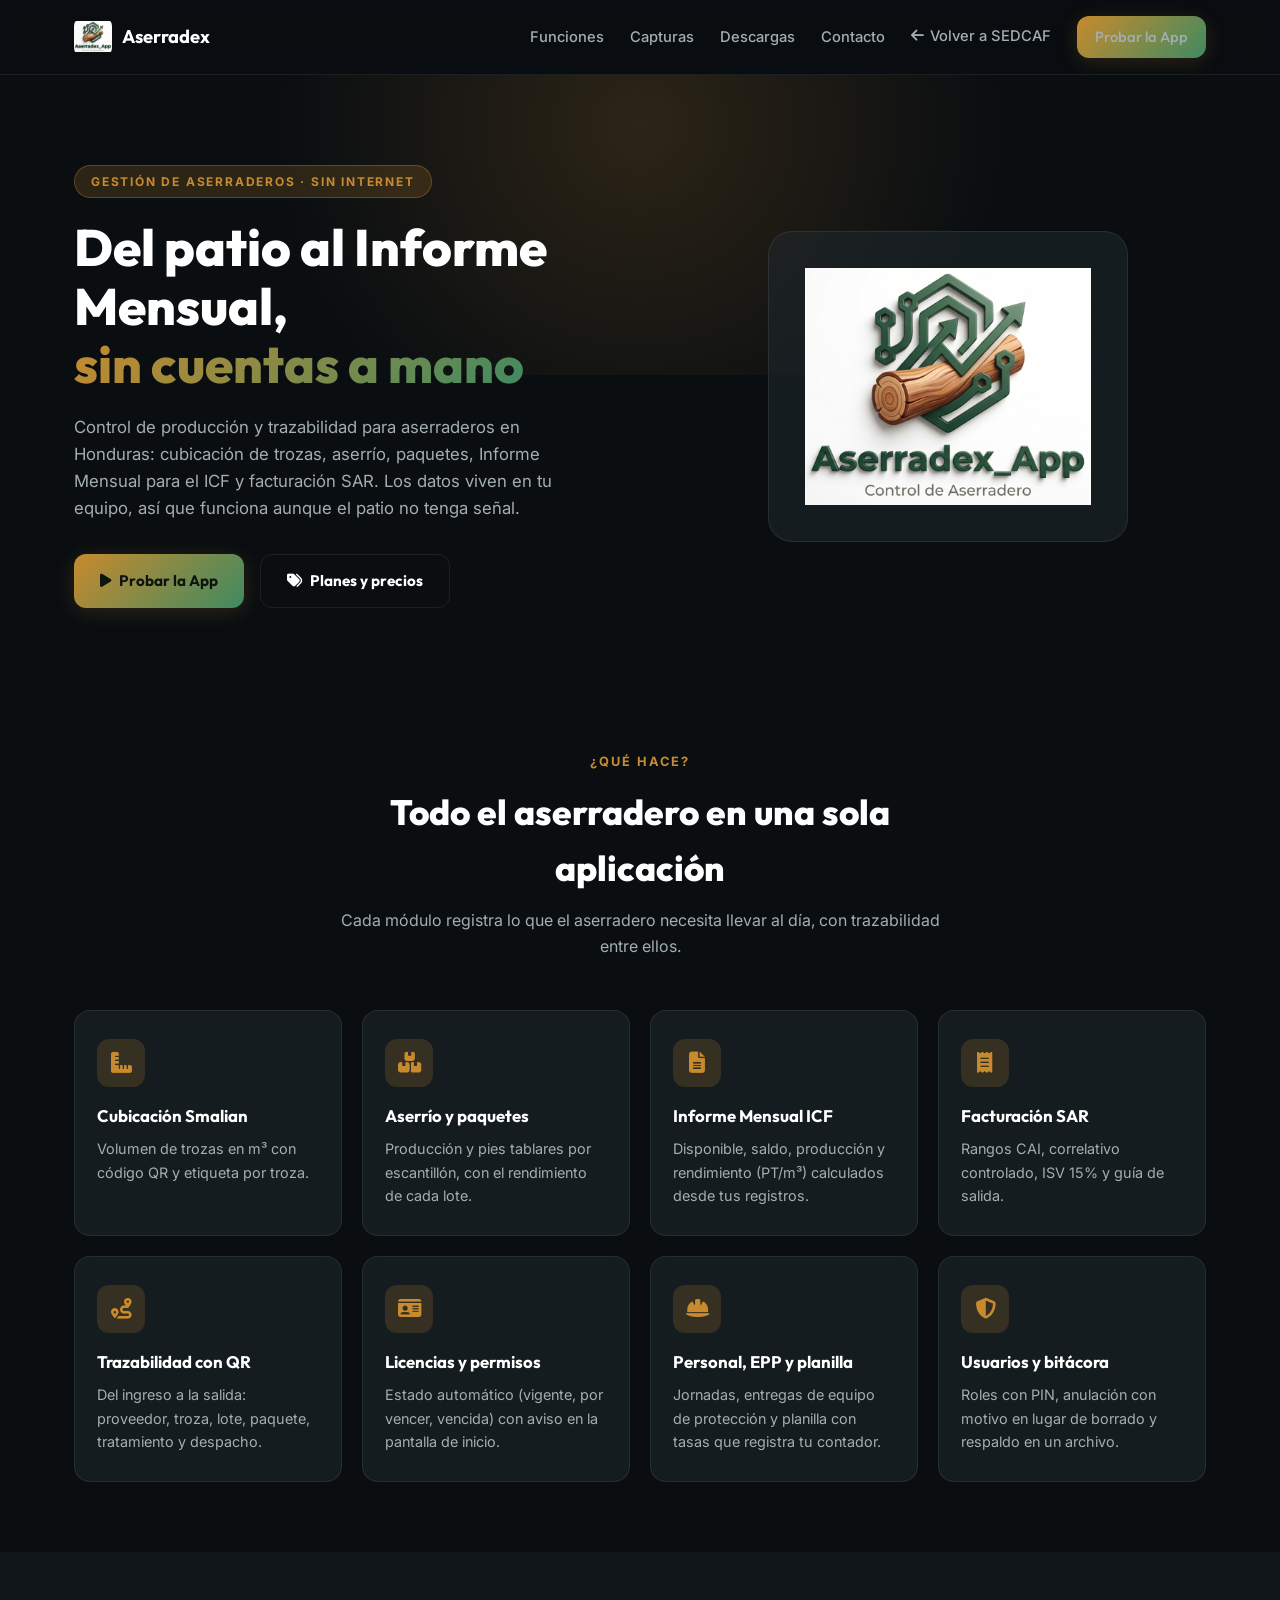
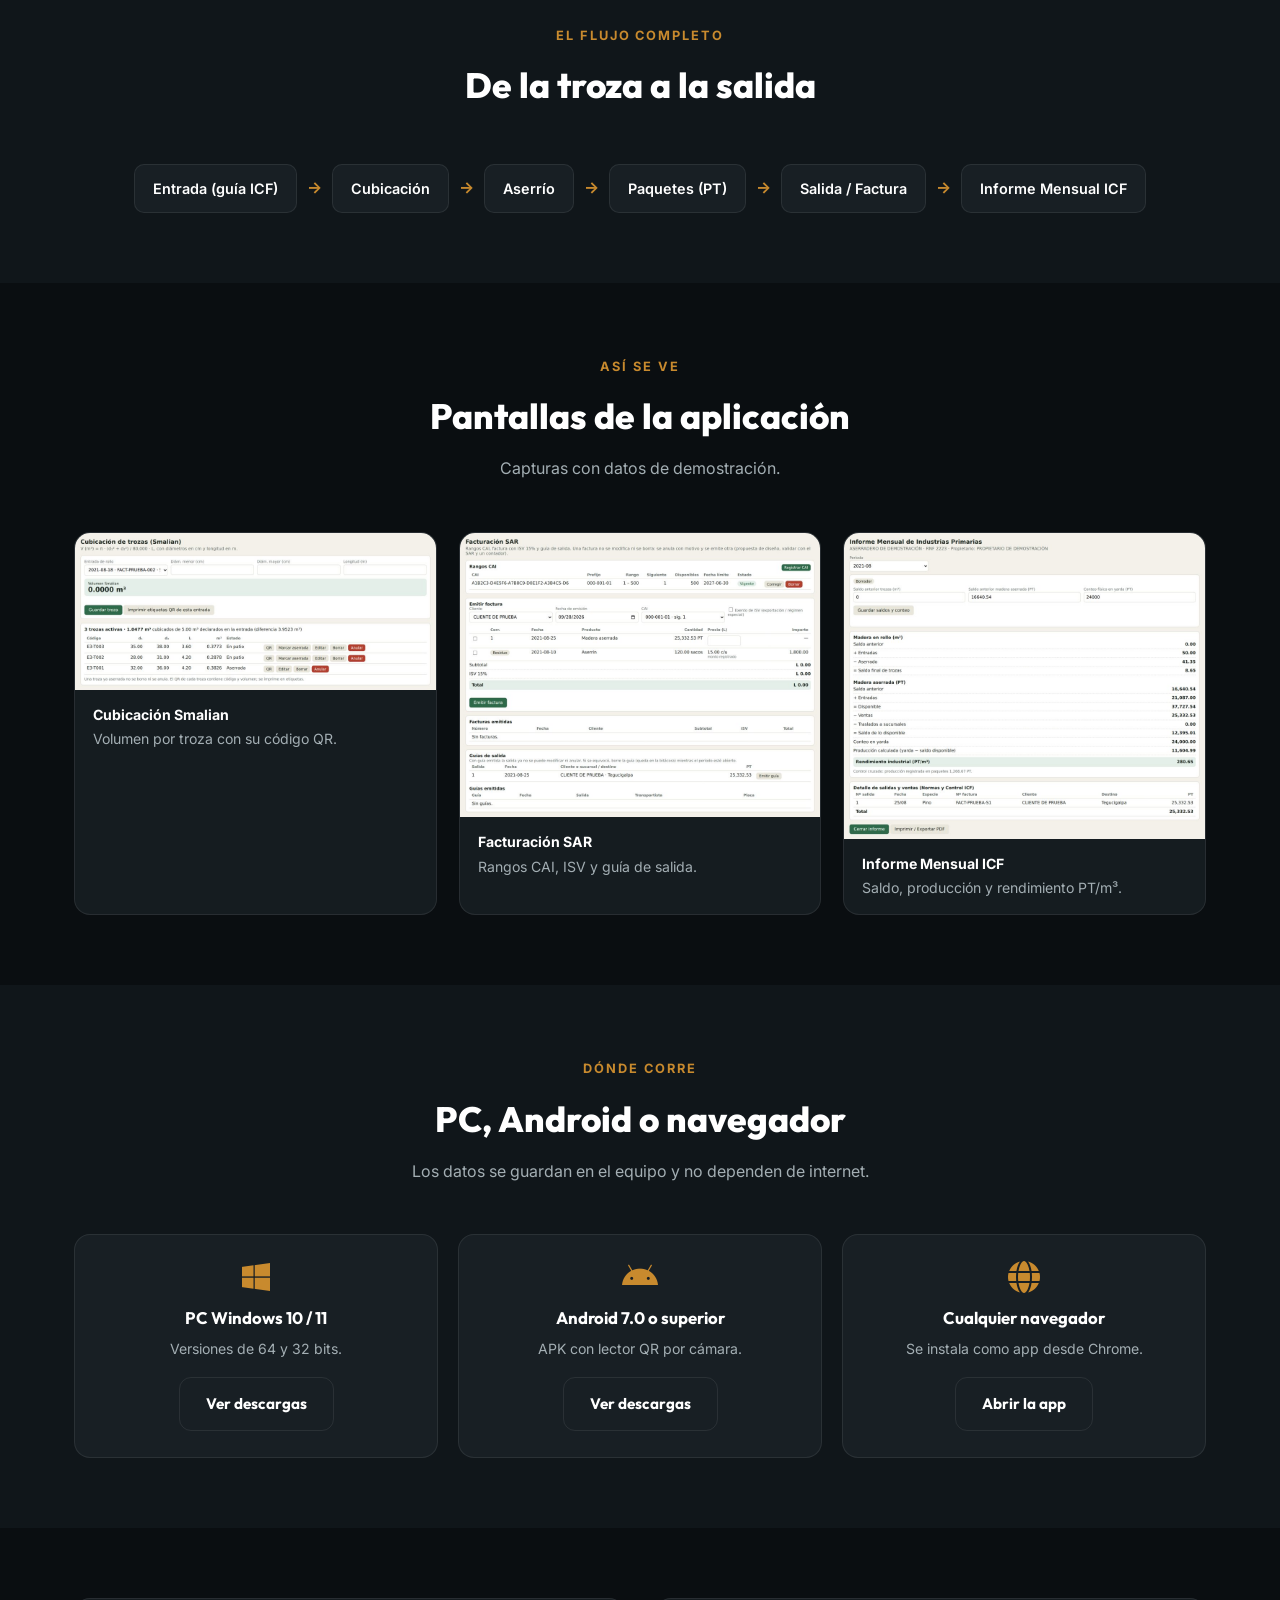
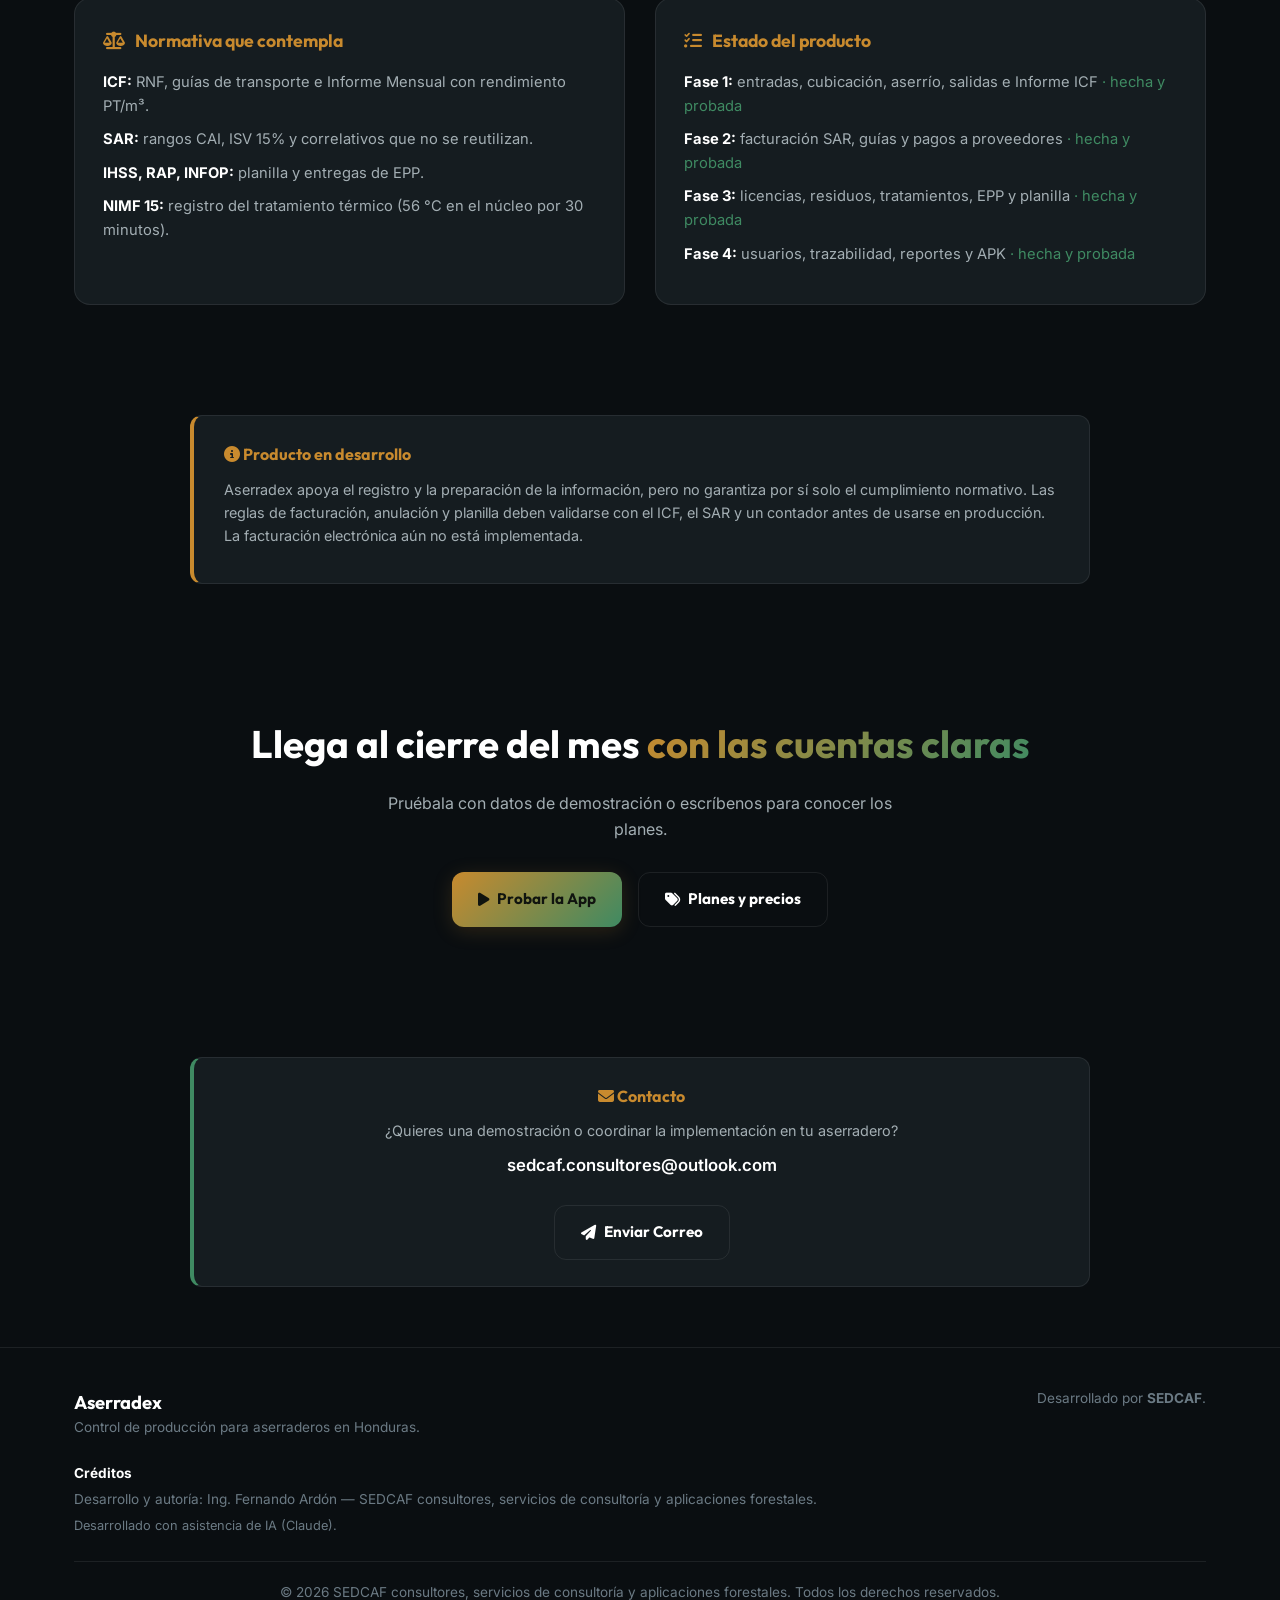
==== aserradex/index.html @ b47f4af2 "Agregar página de Aserradex y arreglar el formulario de contacto Co-Authored-By: Claude Sonnet 5.5 <" ====
<!DOCTYPE html>
<html lang="es">
<head>
<meta charset="UTF-8">
<meta name="viewport" content="width=device-width, initial-scale=1.0">
<title>Aserradex — Control de Producción para Aserraderos en Honduras</title>
<meta name="description" content="Control de producción y trazabilidad para aserraderos en Honduras: cubicación de trozas, aserrío, Informe Mensual ICF y facturación SAR. Funciona sin internet en PC Windows, Android o navegador.">

<meta property="og:title" content="Aserradex — Control de Producción para Aserraderos">
<meta property="og:description" content="Cubicación, aserrío, Informe Mensual ICF y facturación SAR en una sola aplicación que funciona sin internet.">
<meta property="og:url" content="https://ferardon.github.io/sedcaf/aserradex/">

<link rel="preconnect" href="https://fonts.googleapis.com">
<link rel="preconnect" href="https://fonts.gstatic.com" crossorigin>
<link href="https://fonts.googleapis.com/css2?family=Inter:wght@300;400;500;600;700&family=Outfit:wght@300;400;500;600;700;800&display=swap" rel="stylesheet">
<link rel="stylesheet" href="https://cdnjs.cloudflare.com/ajax/libs/font-awesome/6.4.0/css/all.min.css">

<style>
:root {
  --bg-primary: #0a0e11;
  --bg-secondary: #10161a;
  --bg-card: rgba(31, 41, 46, 0.55);
  --accent: #c88a2e;
  --accent-hover: #dfa34a;
  --accent-glow: rgba(200, 138, 46, 0.18);
  --accent-verde: #3f8a62;
  --text-primary: #ffffff;
  --text-secondary: #a3aeb3;
  --text-muted: #6b7a84;
  --border-soft: rgba(255,255,255,0.08);
  --font-title: 'Outfit', sans-serif;
  --font-body: 'Inter', sans-serif;
  --container-width: 1180px;
}
* { box-sizing: border-box; margin: 0; padding: 0; }
body { background: var(--bg-primary); color: var(--text-primary); font-family: var(--font-body); line-height: 1.6; overflow-x: hidden; }
.container { max-width: var(--container-width); margin: 0 auto; padding: 0 24px; }
h1, h2, h3, h4 { font-family: var(--font-title); }
a { text-decoration: none; color: inherit; }
img { max-width: 100%; display: block; }

.btn {
  display: inline-flex; align-items: center; gap: 8px;
  padding: 14px 26px; border-radius: 12px; font-weight: 700;
  font-family: var(--font-title); font-size: 0.95rem;
  transition: all 0.25s ease; border: none; cursor: pointer;
}
.btn-primary { background: linear-gradient(135deg, var(--accent) 0%, var(--accent-verde) 100%); color: #10140f; box-shadow: 0 4px 20px var(--accent-glow); }
.btn-primary:hover { transform: translateY(-2px); box-shadow: 0 8px 28px var(--accent-glow); }
.btn-outline { border: 1.5px solid var(--border-soft); color: var(--text-primary); }
.btn-outline:hover { border-color: var(--accent); color: var(--accent); }

/* Navbar */
.navbar { position: sticky; top: 0; z-index: 100; background: rgba(10,14,17,0.85); backdrop-filter: blur(10px); border-bottom: 1px solid var(--border-soft); }
.nav-container { display: flex; align-items: center; justify-content: space-between; padding: 16px 24px; }
.logo-wrap { display: flex; align-items: center; gap: 10px; }
.logo-img { width: 38px; height: 38px; border-radius: 8px; object-fit: contain; }
.logo-text { font-family: var(--font-title); font-weight: 700; font-size: 1.15rem; }
.accent { color: var(--accent); }
.nav-links { display: flex; align-items: center; gap: 26px; list-style: none; }
.nav-links a { color: var(--text-secondary); font-size: 0.92rem; font-weight: 500; }
.nav-links a:hover { color: var(--accent); }
.back-to-sedcaf { display: flex; align-items: center; gap: 6px; }
@media (max-width: 860px) { .nav-links { display: none; } }

/* Hero */
.hero-section { padding: 90px 0 70px; position: relative; overflow: hidden; }
.hero-bg-glow { position: absolute; top: -200px; left: 50%; transform: translateX(-50%); width: 100%; max-width: 900px; height: 500px; background: radial-gradient(circle, var(--accent-glow) 0%, transparent 70%); pointer-events: none; }
.hero-grid { display: grid; grid-template-columns: 1.1fr 1fr; gap: 50px; align-items: center; position: relative; z-index: 1; }
@media (max-width: 900px) { .hero-grid { grid-template-columns: 1fr; text-align: center; } }
.tag-pill { display: inline-block; background: var(--accent-glow); border: 1px solid rgba(200,138,46,0.35); color: var(--accent); font-size: 0.75rem; letter-spacing: 0.15em; text-transform: uppercase; padding: 6px 16px; border-radius: 999px; margin-bottom: 20px; font-weight: 700; }
.hero-title { font-size: clamp(2.1rem, 4vw, 3.2rem); font-weight: 800; line-height: 1.15; margin-bottom: 20px; }
.gradient-text { background: linear-gradient(135deg, var(--accent), var(--accent-verde)); -webkit-background-clip: text; background-clip: text; color: transparent; }
.hero-subtitle { color: var(--text-secondary); font-size: 1.05rem; max-width: 520px; margin-bottom: 32px; }
@media (max-width: 900px) { .hero-subtitle { margin: 0 auto 32px; } }
.hero-actions { display: flex; gap: 16px; flex-wrap: wrap; }
@media (max-width: 900px) { .hero-actions { justify-content: center; } }
.hero-logo { background: var(--bg-card); border: 1px solid var(--border-soft); border-radius: 24px; padding: 36px; max-width: 360px; margin: 0 auto; }

/* Secciones */
.section { padding: 70px 0; }
.section.alt { background: var(--bg-secondary); }
.section-header { text-align: center; max-width: 640px; margin: 0 auto 50px; }
.sub-label { color: var(--accent); font-size: 0.8rem; letter-spacing: 0.15em; text-transform: uppercase; font-weight: 700; }
.section-title { font-size: clamp(1.6rem, 3vw, 2.2rem); font-weight: 800; margin: 10px 0 12px; }
.section-desc { color: var(--text-secondary); }

.features-grid { display: grid; grid-template-columns: repeat(4, 1fr); gap: 20px; }
@media (max-width: 950px) { .features-grid { grid-template-columns: repeat(2, 1fr); } }
@media (max-width: 560px) { .features-grid { grid-template-columns: 1fr; } }
.feature-card { background: var(--bg-card); border: 1px solid var(--border-soft); border-radius: 16px; padding: 28px 22px; }
.feature-icon { width: 48px; height: 48px; border-radius: 12px; background: var(--accent-glow); display: flex; align-items: center; justify-content: center; font-size: 1.3rem; color: var(--accent); margin-bottom: 16px; }
.feature-card h3 { font-size: 1.05rem; margin-bottom: 8px; }
.feature-card p { color: var(--text-secondary); font-size: 0.9rem; }

/* Flujo */
.flow { display: flex; flex-wrap: wrap; gap: 10px; justify-content: center; align-items: center; }
.flow .step { background: var(--bg-card); border: 1px solid var(--border-soft); padding: 12px 18px; border-radius: 10px; font-size: 0.9rem; font-weight: 600; }
.flow .arrow { color: var(--accent); font-weight: 700; }

/* Capturas */
.shots-grid { display: grid; grid-template-columns: repeat(3, 1fr); gap: 22px; }
@media (max-width: 900px) { .shots-grid { grid-template-columns: 1fr; max-width: 520px; margin: 0 auto; } }
.shot { background: var(--bg-card); border: 1px solid var(--border-soft); border-radius: 16px; overflow: hidden; }
.shot img { width: 100%; height: auto; background: #f3f1ea; }
.shot figcaption { padding: 14px 18px; color: var(--text-secondary); font-size: 0.88rem; }
.shot figcaption b { color: var(--text-primary); display: block; margin-bottom: 2px; }

/* Cumplimiento y estado */
.two-col { display: grid; grid-template-columns: 1fr 1fr; gap: 30px; }
@media (max-width: 800px) { .two-col { grid-template-columns: 1fr; } }
.info-card { background: var(--bg-card); border: 1px solid var(--border-soft); border-radius: 16px; padding: 28px; }
.info-card h3 { color: var(--accent); margin-bottom: 16px; font-size: 1.1rem; display: flex; align-items: center; gap: 10px; }
.info-card ul { list-style: none; color: var(--text-secondary); font-size: 0.92rem; }
.info-card li { margin-bottom: 10px; overflow-wrap: anywhere; }
.info-card li b { color: var(--text-primary); }
.info-card .ok { color: var(--accent-verde); }

/* Descargas */
.dl-grid { display: grid; grid-template-columns: repeat(3, 1fr); gap: 20px; }
@media (max-width: 800px) { .dl-grid { grid-template-columns: 1fr; } }
.dl-card { background: var(--bg-card); border: 1px solid var(--border-soft); border-radius: 16px; padding: 26px; text-align: center; }
.dl-card i { font-size: 2rem; color: var(--accent); margin-bottom: 12px; }
.dl-card h3 { font-size: 1.05rem; margin-bottom: 6px; }
.dl-card p { color: var(--text-secondary); font-size: 0.88rem; }

/* Notas y contacto */
.legal-section { padding: 40px 0 60px; }
.legal-card { background: var(--bg-card); border: 1px solid var(--border-soft); border-left: 4px solid var(--accent); border-radius: 12px; padding: 26px 30px; max-width: 900px; margin: 0 auto; }
.legal-card h4 { color: var(--accent); margin-bottom: 10px; font-size: 1rem; }
.legal-card p { color: var(--text-secondary); font-size: 0.9rem; margin-bottom: 10px; overflow-wrap: anywhere; }

.cta-final { text-align: center; padding: 70px 0 90px; }
.cta-final h2 { font-size: clamp(1.6rem, 3.5vw, 2.4rem); margin-bottom: 16px; }
.cta-final p { color: var(--text-secondary); margin: 0 auto 30px; max-width: 520px; }
.cta-actions { display: flex; gap: 16px; justify-content: center; flex-wrap: wrap; }

.footer { border-top: 1px solid var(--border-soft); padding: 40px 0 24px; }
.footer-grid { display: flex; justify-content: space-between; flex-wrap: wrap; gap: 24px; margin-bottom: 24px; }
.footer p { color: var(--text-muted); font-size: 0.85rem; }
.footer-bottom { text-align: center; color: var(--text-muted); font-size: 0.8rem; border-top: 1px solid var(--border-soft); padding-top: 20px; }
</style>
</head>
<body>

<nav class="navbar">
  <div class="container nav-container">
    <a href="#" class="logo-wrap">
      <img src="assets/logo_aserradex.png" class="logo-img" alt="Aserradex">
      <span class="logo-text">Aserradex</span>
    </a>
    <ul class="nav-links">
      <li><a href="#funciones">Funciones</a></li>
      <li><a href="#capturas">Capturas</a></li>
      <li><a href="#descargas">Descargas</a></li>
      <li><a href="#contacto">Contacto</a></li>
      <li><a href="../" class="back-to-sedcaf"><i class="fa-solid fa-arrow-left"></i> Volver a SEDCAF</a></li>
      <li><a href="https://ferardon.github.io/ASERRADEX_APP/" class="btn btn-primary" style="padding:9px 18px;">Probar la App</a></li>
    </ul>
  </div>
</nav>

<header class="hero-section">
  <div class="hero-bg-glow"></div>
  <div class="container hero-grid">
    <div>
      <span class="tag-pill">Gestión de Aserraderos · Sin internet</span>
      <h1 class="hero-title">Del patio al Informe Mensual,<br><span class="gradient-text">sin cuentas a mano</span></h1>
      <p class="hero-subtitle">
        Control de producción y trazabilidad para aserraderos en Honduras: cubicación de trozas, aserrío, paquetes, Informe Mensual para el ICF y facturación SAR. Los datos viven en tu equipo, así que funciona aunque el patio no tenga señal.
      </p>
      <div class="hero-actions">
        <a href="https://ferardon.github.io/ASERRADEX_APP/" class="btn btn-primary"><i class="fa-solid fa-play"></i> Probar la App</a>
        <a href="https://ferardon.github.io/ASERRADEX_APP/#precios" class="btn btn-outline"><i class="fa-solid fa-tags"></i> Planes y precios</a>
      </div>
    </div>
    <div class="hero-logo">
      <img src="assets/logo_aserradex.png" alt="Logo de Aserradex">
    </div>
  </div>
</header>

<section id="funciones" class="section">
  <div class="container">
    <div class="section-header">
      <span class="sub-label">¿Qué hace?</span>
      <h2 class="section-title">Todo el aserradero en una sola aplicación</h2>
      <p class="section-desc">Cada módulo registra lo que el aserradero necesita llevar al día, con trazabilidad entre ellos.</p>
    </div>

    <div class="features-grid">
      <div class="feature-card">
        <div class="feature-icon"><i class="fa-solid fa-ruler-combined"></i></div>
        <h3>Cubicación Smalian</h3>
        <p>Volumen de trozas en m³ con código QR y etiqueta por troza.</p>
      </div>
      <div class="feature-card">
        <div class="feature-icon"><i class="fa-solid fa-boxes-stacked"></i></div>
        <h3>Aserrío y paquetes</h3>
        <p>Producción y pies tablares por escantillón, con el rendimiento de cada lote.</p>
      </div>
      <div class="feature-card">
        <div class="feature-icon"><i class="fa-solid fa-file-lines"></i></div>
        <h3>Informe Mensual ICF</h3>
        <p>Disponible, saldo, producción y rendimiento (PT/m³) calculados desde tus registros.</p>
      </div>
      <div class="feature-card">
        <div class="feature-icon"><i class="fa-solid fa-receipt"></i></div>
        <h3>Facturación SAR</h3>
        <p>Rangos CAI, correlativo controlado, ISV 15% y guía de salida.</p>
      </div>
      <div class="feature-card">
        <div class="feature-icon"><i class="fa-solid fa-route"></i></div>
        <h3>Trazabilidad con QR</h3>
        <p>Del ingreso a la salida: proveedor, troza, lote, paquete, tratamiento y despacho.</p>
      </div>
      <div class="feature-card">
        <div class="feature-icon"><i class="fa-solid fa-id-card"></i></div>
        <h3>Licencias y permisos</h3>
        <p>Estado automático (vigente, por vencer, vencida) con aviso en la pantalla de inicio.</p>
      </div>
      <div class="feature-card">
        <div class="feature-icon"><i class="fa-solid fa-helmet-safety"></i></div>
        <h3>Personal, EPP y planilla</h3>
        <p>Jornadas, entregas de equipo de protección y planilla con tasas que registra tu contador.</p>
      </div>
      <div class="feature-card">
        <div class="feature-icon"><i class="fa-solid fa-shield-halved"></i></div>
        <h3>Usuarios y bitácora</h3>
        <p>Roles con PIN, anulación con motivo en lugar de borrado y respaldo en un archivo.</p>
      </div>
    </div>
  </div>
</section>

<section class="section alt">
  <div class="container">
    <div class="section-header">
      <span class="sub-label">El flujo completo</span>
      <h2 class="section-title">De la troza a la salida</h2>
    </div>
    <div class="flow">
      <span class="step">Entrada (guía ICF)</span><span class="arrow">→</span>
      <span class="step">Cubicación</span><span class="arrow">→</span>
      <span class="step">Aserrío</span><span class="arrow">→</span>
      <span class="step">Paquetes (PT)</span><span class="arrow">→</span>
      <span class="step">Salida / Factura</span><span class="arrow">→</span>
      <span class="step">Informe Mensual ICF</span>
    </div>
  </div>
</section>

<section id="capturas" class="section">
  <div class="container">
    <div class="section-header">
      <span class="sub-label">Así se ve</span>
      <h2 class="section-title">Pantallas de la aplicación</h2>
      <p class="section-desc">Capturas con datos de demostración.</p>
    </div>
    <div class="shots-grid">
      <figure class="shot">
        <img src="assets/captura_cubicacion.jpg" alt="Pantalla de cubicación Smalian" loading="lazy">
        <figcaption><b>Cubicación Smalian</b>Volumen por troza con su código QR.</figcaption>
      </figure>
      <figure class="shot">
        <img src="assets/captura_facturacion.jpg" alt="Pantalla de facturación SAR" loading="lazy">
        <figcaption><b>Facturación SAR</b>Rangos CAI, ISV y guía de salida.</figcaption>
      </figure>
      <figure class="shot">
        <img src="assets/captura_informe_icf.jpg" alt="Pantalla del Informe Mensual ICF" loading="lazy">
        <figcaption><b>Informe Mensual ICF</b>Saldo, producción y rendimiento PT/m³.</figcaption>
      </figure>
    </div>
  </div>
</section>

<section id="descargas" class="section alt">
  <div class="container">
    <div class="section-header">
      <span class="sub-label">Dónde corre</span>
      <h2 class="section-title">PC, Android o navegador</h2>
      <p class="section-desc">Los datos se guardan en el equipo y no dependen de internet.</p>
    </div>
    <div class="dl-grid">
      <div class="dl-card">
        <i class="fa-brands fa-windows"></i>
        <h3>PC Windows 10 / 11</h3>
        <p style="margin-bottom:16px;">Versiones de 64 y 32 bits.</p>
        <a href="https://github.com/FerArdon/ASERRADEX_APP/releases" class="btn btn-outline">Ver descargas</a>
      </div>
      <div class="dl-card">
        <i class="fa-brands fa-android"></i>
        <h3>Android 7.0 o superior</h3>
        <p style="margin-bottom:16px;">APK con lector QR por cámara.</p>
        <a href="https://github.com/FerArdon/ASERRADEX_APP/releases" class="btn btn-outline">Ver descargas</a>
      </div>
      <div class="dl-card">
        <i class="fa-solid fa-globe"></i>
        <h3>Cualquier navegador</h3>
        <p style="margin-bottom:16px;">Se instala como app desde Chrome.</p>
        <a href="https://ferardon.github.io/ASERRADEX_APP/" class="btn btn-outline">Abrir la app</a>
      </div>
    </div>
  </div>
</section>

<section class="section">
  <div class="container">
    <div class="two-col">
      <div class="info-card">
        <h3><i class="fa-solid fa-scale-balanced"></i> Normativa que contempla</h3>
        <ul>
          <li><b>ICF:</b> RNF, guías de transporte e Informe Mensual con rendimiento PT/m³.</li>
          <li><b>SAR:</b> rangos CAI, ISV 15% y correlativos que no se reutilizan.</li>
          <li><b>IHSS, RAP, INFOP:</b> planilla y entregas de EPP.</li>
          <li><b>NIMF 15:</b> registro del tratamiento térmico (56 °C en el núcleo por 30 minutos).</li>
        </ul>
      </div>
      <div class="info-card">
        <h3><i class="fa-solid fa-list-check"></i> Estado del producto</h3>
        <ul>
          <li><b>Fase 1:</b> entradas, cubicación, aserrío, salidas e Informe ICF <span class="ok">· hecha y probada</span></li>
          <li><b>Fase 2:</b> facturación SAR, guías y pagos a proveedores <span class="ok">· hecha y probada</span></li>
          <li><b>Fase 3:</b> licencias, residuos, tratamientos, EPP y planilla <span class="ok">· hecha y probada</span></li>
          <li><b>Fase 4:</b> usuarios, trazabilidad, reportes y APK <span class="ok">· hecha y probada</span></li>
        </ul>
      </div>
    </div>
  </div>
</section>

<section class="legal-section">
  <div class="container">
    <div class="legal-card">
      <h4><i class="fa-solid fa-circle-info"></i> Producto en desarrollo</h4>
      <p>Aserradex apoya el registro y la preparación de la información, pero no garantiza por sí solo el cumplimiento normativo. Las reglas de facturación, anulación y planilla deben validarse con el ICF, el SAR y un contador antes de usarse en producción. La facturación electrónica aún no está implementada.</p>
    </div>
  </div>
</section>

<section class="cta-final">
  <div class="container">
    <h2>Llega al cierre del mes <span class="gradient-text">con las cuentas claras</span></h2>
    <p>Pruébala con datos de demostración o escríbenos para conocer los planes.</p>
    <div class="cta-actions">
      <a href="https://ferardon.github.io/ASERRADEX_APP/" class="btn btn-primary"><i class="fa-solid fa-play"></i> Probar la App</a>
      <a href="https://ferardon.github.io/ASERRADEX_APP/#precios" class="btn btn-outline"><i class="fa-solid fa-tags"></i> Planes y precios</a>
    </div>
  </div>
</section>

<section id="contacto" class="legal-section">
  <div class="container">
    <div class="legal-card" style="text-align:center; border-left-color:var(--accent-verde);">
      <h4><i class="fa-solid fa-envelope"></i> Contacto</h4>
      <p>¿Quieres una demostración o coordinar la implementación en tu aserradero?</p>
      <p style="font-size:1.05rem; color:var(--text-primary); font-weight:600; margin-top:10px;">sedcaf.consultores@outlook.com</p>
      <a href="mailto:sedcaf.consultores@outlook.com?subject=Consulta%20sobre%20Aserradex" class="btn btn-outline" style="margin-top:16px;"><i class="fa-solid fa-paper-plane"></i> Enviar Correo</a>
    </div>
  </div>
</section>

<footer class="footer">
  <div class="container">
    <div class="footer-grid">
      <div>
        <div class="logo-wrap"><span class="logo-text">Aserradex</span></div>
        <p>Control de producción para aserraderos en Honduras.</p>
      </div>
      <div>
        <p>Desarrollado por <strong>SEDCAF</strong>.</p>
      </div>
      <div>
        <p style="font-weight:700; color:var(--text-primary); margin-bottom:4px;">Créditos</p>
        <p>Desarrollo y autoría: Ing. Fernando Ardón — SEDCAF consultores, servicios de consultoría y aplicaciones forestales.</p>
        <p style="font-size:0.8rem; margin-top:6px;">Desarrollado con asistencia de IA (Claude).</p>
      </div>
    </div>
    <div class="footer-bottom">
      <p>&copy; 2026 SEDCAF consultores, servicios de consultoría y aplicaciones forestales. Todos los derechos reservados.</p>
    </div>
  </div>
</footer>

</body>
</html>
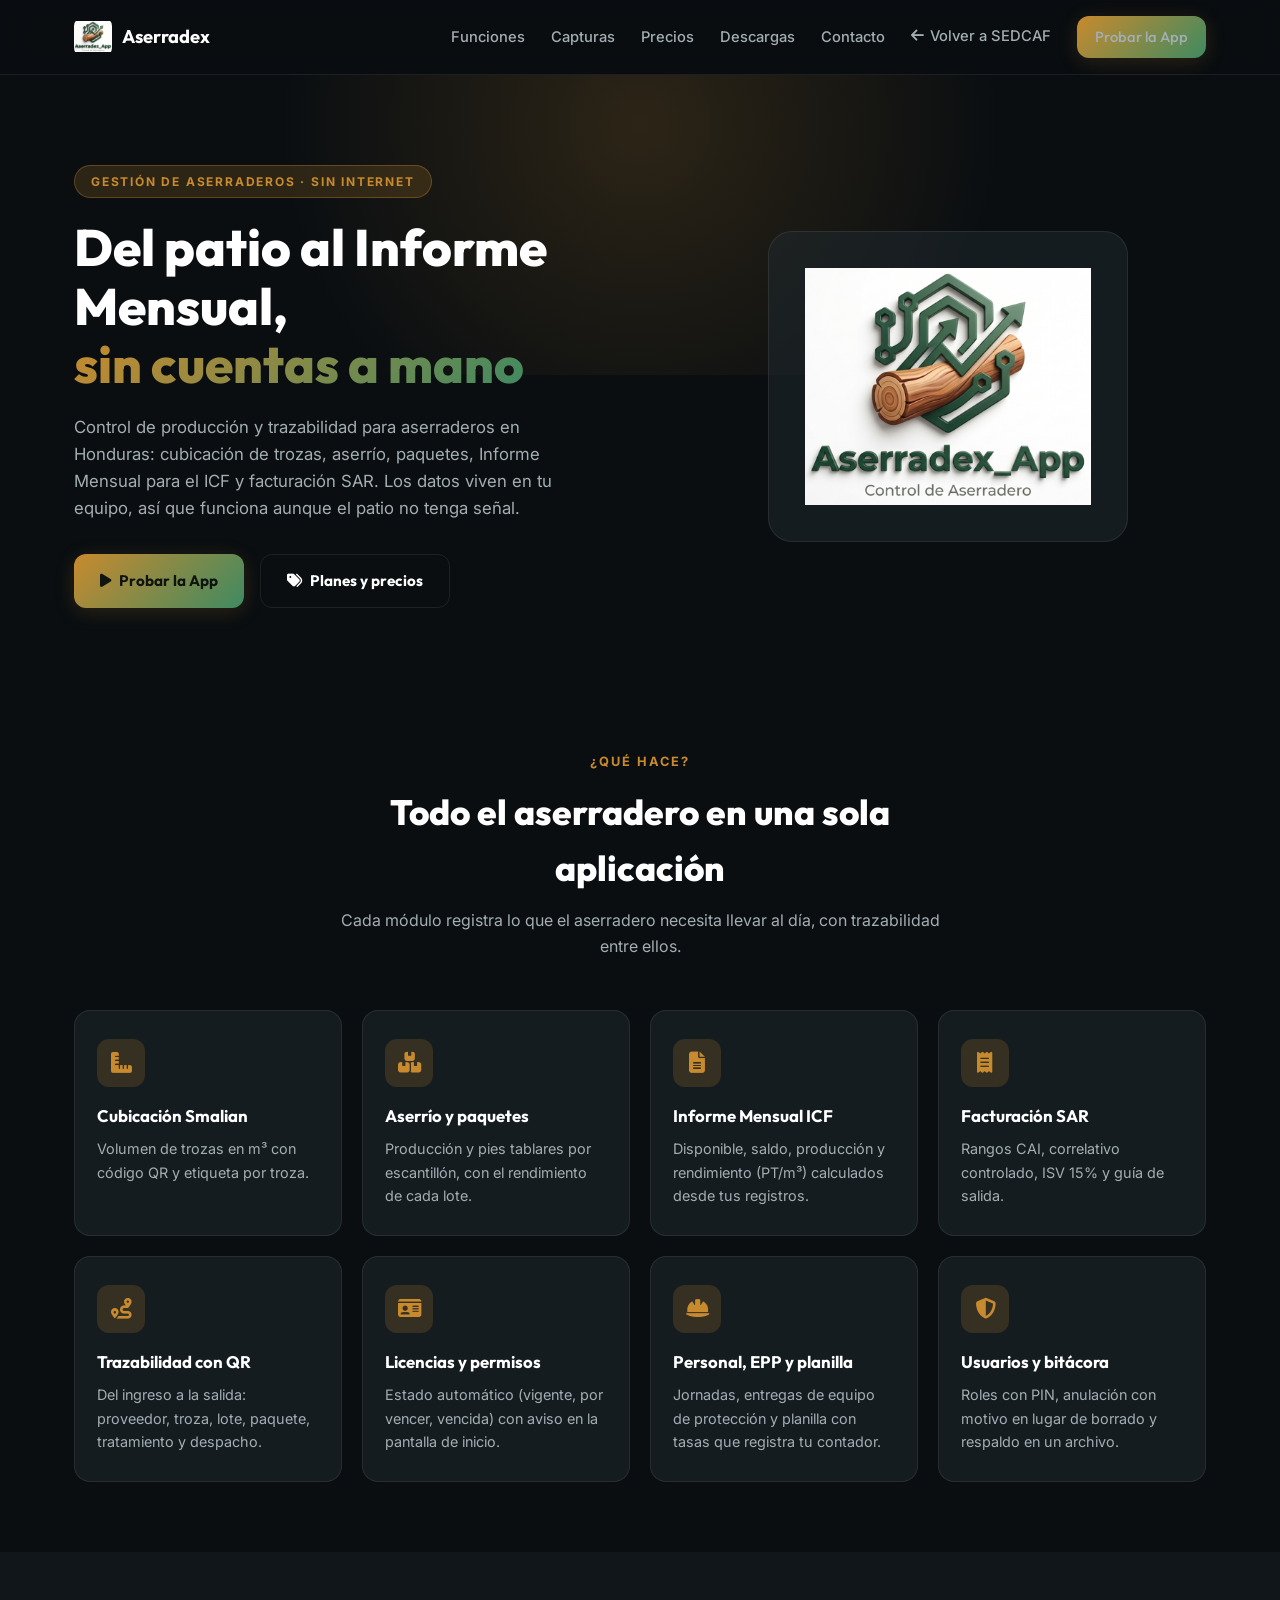
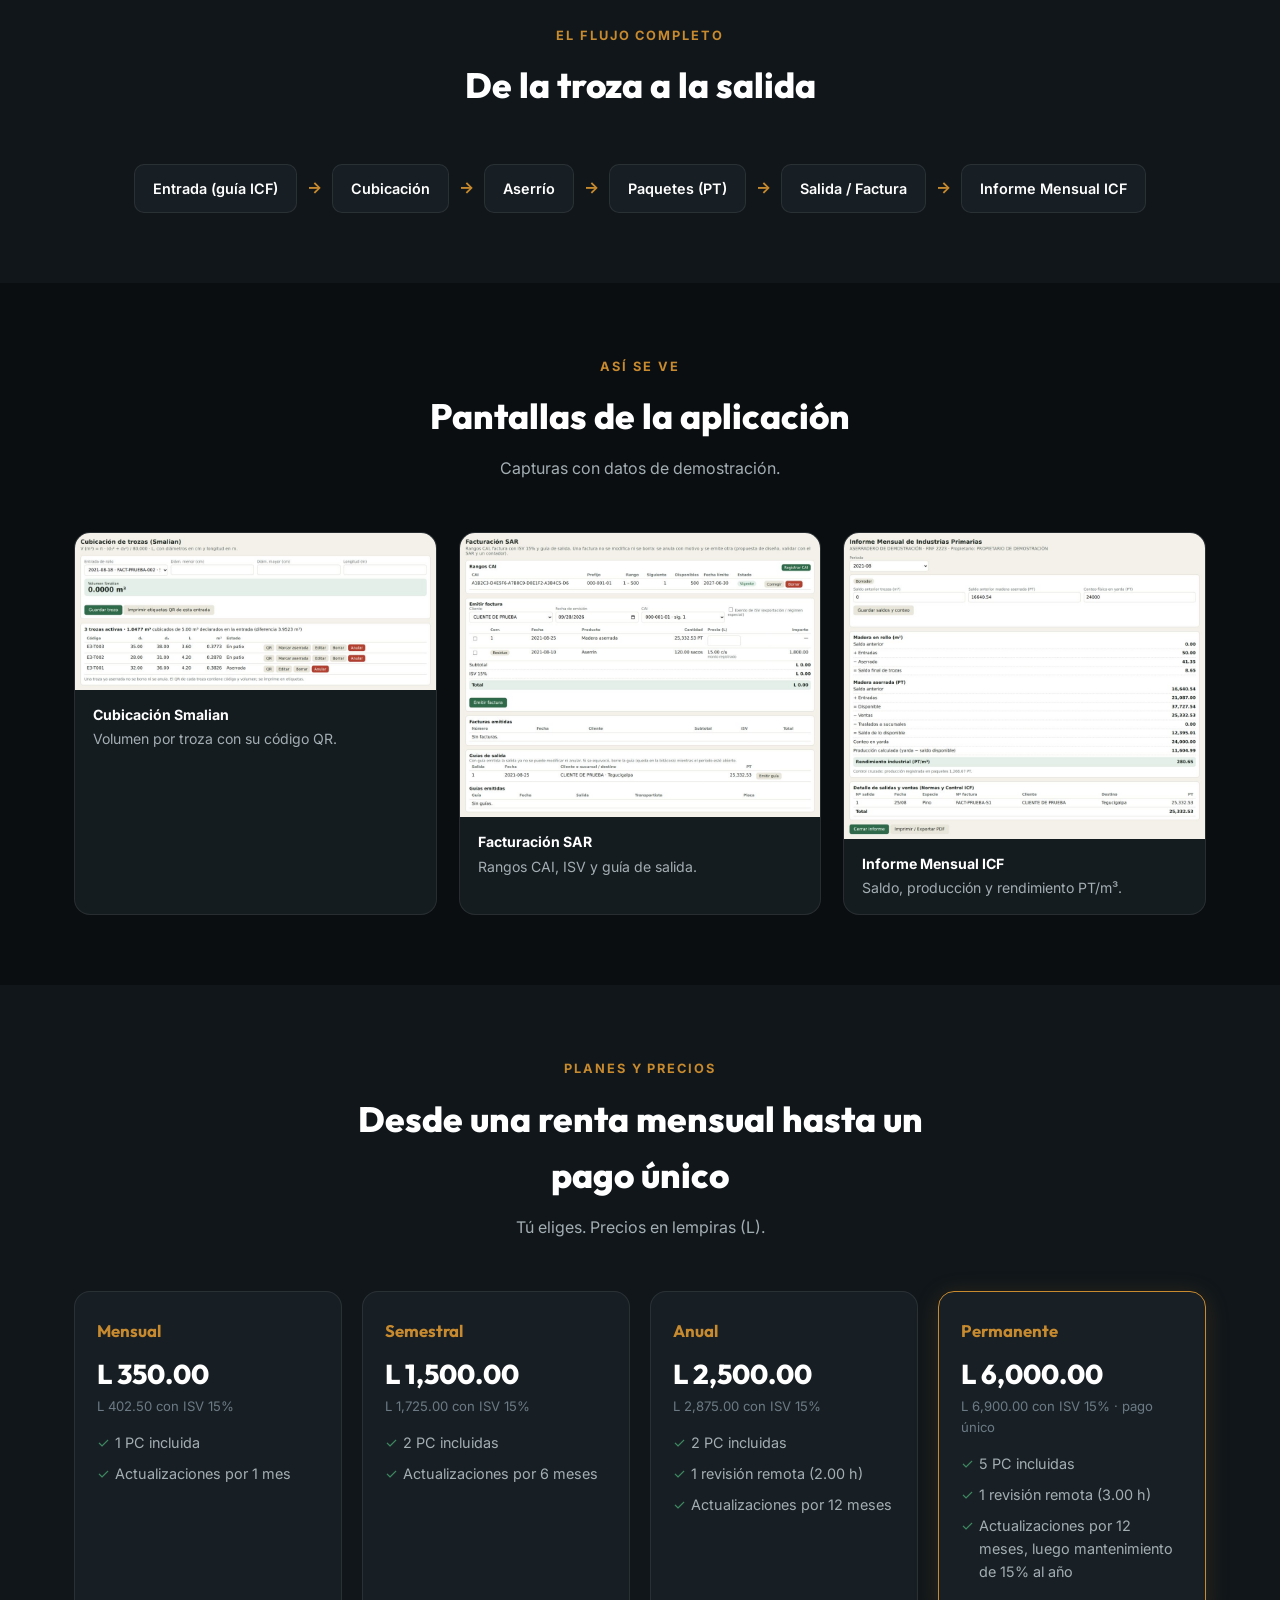
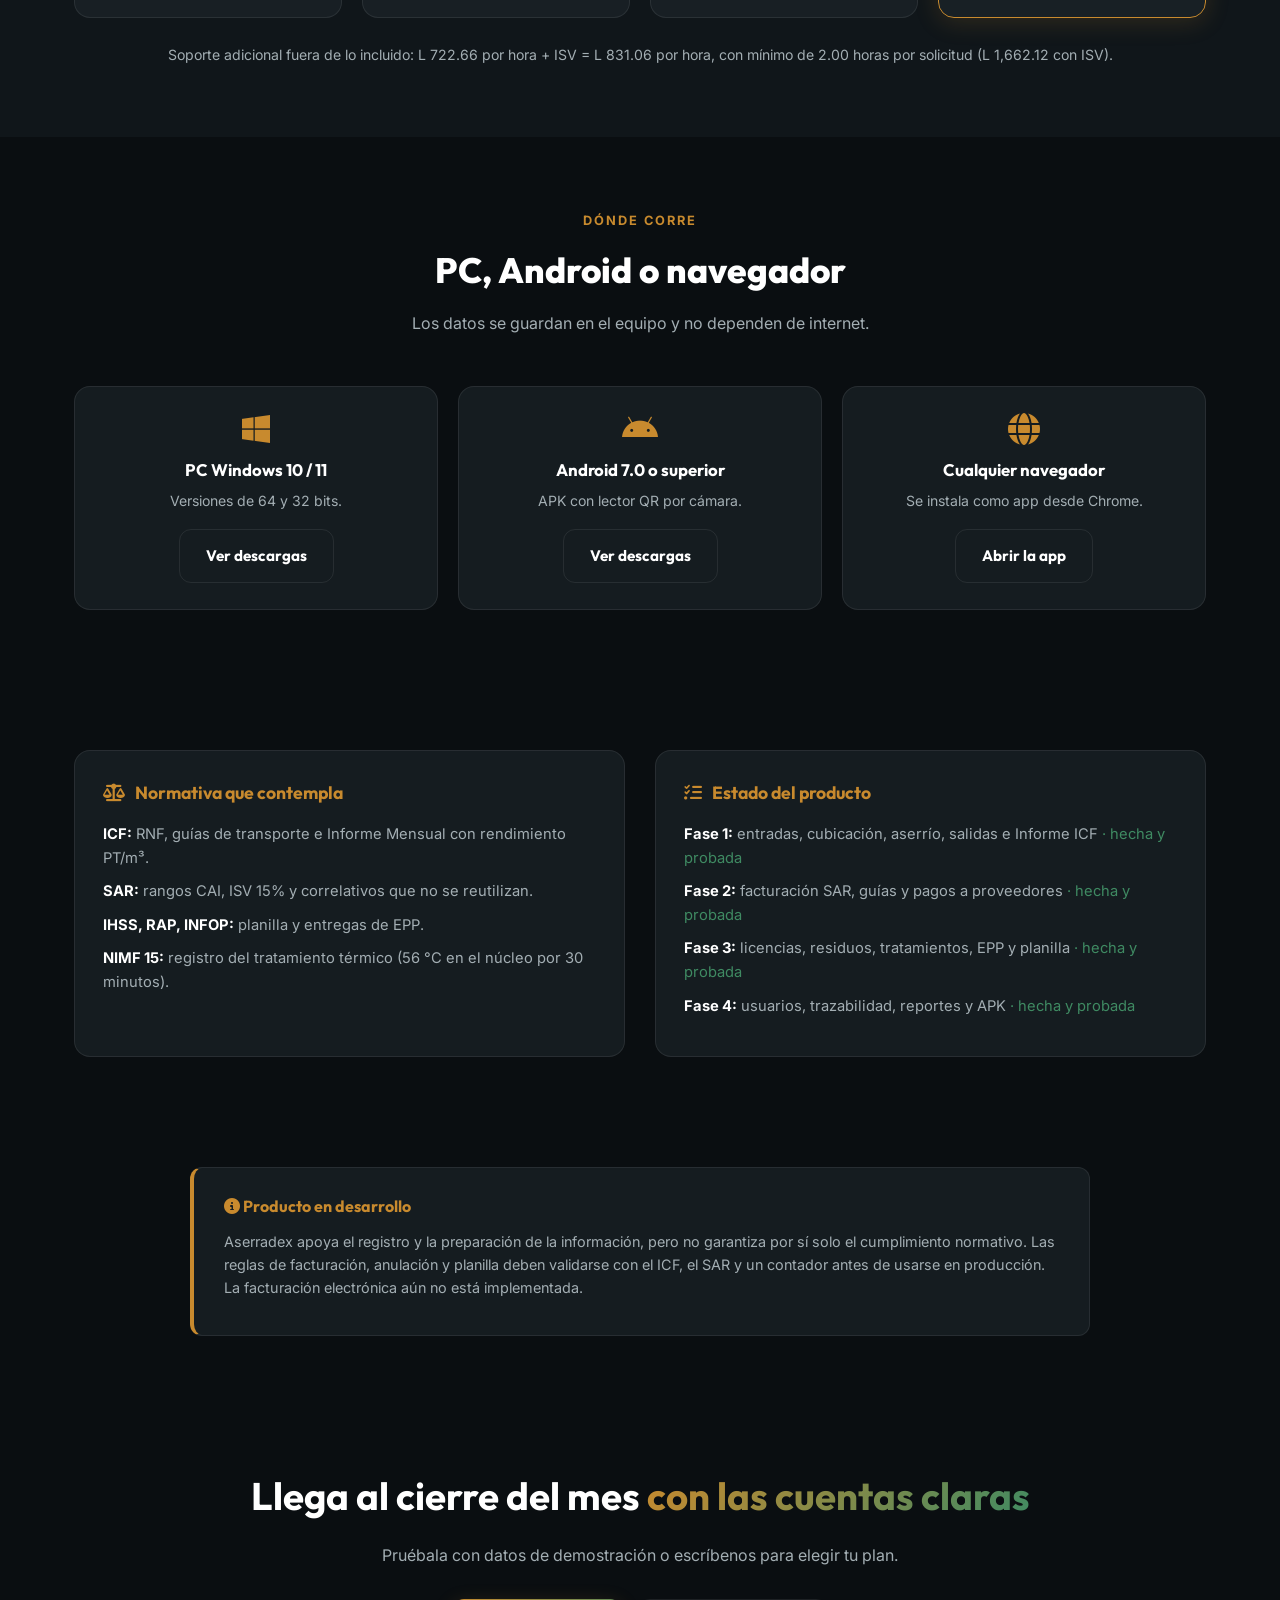
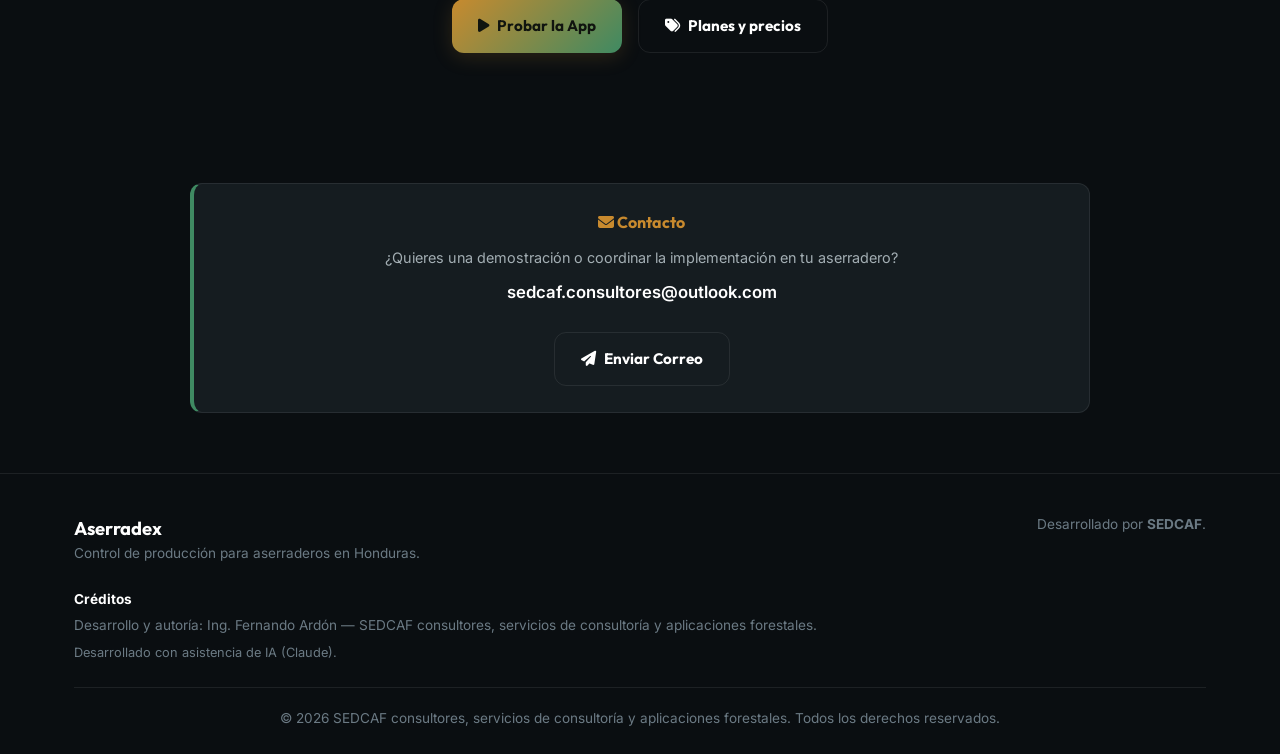
==== commit f7ef49a2: "Aserradex: agregar sección de planes y precios; quitar propuesta_2 (borrador) Co-Authored-By: Claude" ====
--- a/aserradex/index.html
+++ b/aserradex/index.html
@@ -106,6 +106,20 @@
 .shot figcaption { padding: 14px 18px; color: var(--text-secondary); font-size: 0.88rem; }
 .shot figcaption b { color: var(--text-primary); display: block; margin-bottom: 2px; }
 
+/* Precios */
+.price-grid { display: grid; grid-template-columns: repeat(4, 1fr); gap: 20px; }
+@media (max-width: 950px) { .price-grid { grid-template-columns: repeat(2, 1fr); } }
+@media (max-width: 560px) { .price-grid { grid-template-columns: 1fr; } }
+.price-card { background: var(--bg-card); border: 1px solid var(--border-soft); border-radius: 16px; padding: 26px 22px; }
+.price-card.destacado { border-color: var(--accent); box-shadow: 0 4px 24px var(--accent-glow); }
+.price-card h3 { font-size: 1.05rem; color: var(--accent); margin-bottom: 8px; }
+.price-card .price { font-family: var(--font-title); font-size: 1.7rem; font-weight: 800; }
+.price-card .price-tot { color: var(--text-muted); font-size: 0.82rem; margin-bottom: 14px; }
+.price-card ul { list-style: none; color: var(--text-secondary); font-size: 0.9rem; }
+.price-card li { margin-bottom: 8px; padding-left: 18px; position: relative; }
+.price-card li::before { content: "✓"; color: var(--accent-verde); position: absolute; left: 0; }
+.price-nota { text-align: center; color: var(--text-secondary); font-size: 0.88rem; margin-top: 26px; }
+
 /* Cumplimiento y estado */
 .two-col { display: grid; grid-template-columns: 1fr 1fr; gap: 30px; }
 @media (max-width: 800px) { .two-col { grid-template-columns: 1fr; } }
@@ -152,6 +166,7 @@
     <ul class="nav-links">
       <li><a href="#funciones">Funciones</a></li>
       <li><a href="#capturas">Capturas</a></li>
+      <li><a href="#precios">Precios</a></li>
       <li><a href="#descargas">Descargas</a></li>
       <li><a href="#contacto">Contacto</a></li>
       <li><a href="../" class="back-to-sedcaf"><i class="fa-solid fa-arrow-left"></i> Volver a SEDCAF</a></li>
@@ -171,7 +186,7 @@
       </p>
       <div class="hero-actions">
         <a href="https://ferardon.github.io/ASERRADEX_APP/" class="btn btn-primary"><i class="fa-solid fa-play"></i> Probar la App</a>
-        <a href="https://ferardon.github.io/ASERRADEX_APP/#precios" class="btn btn-outline"><i class="fa-solid fa-tags"></i> Planes y precios</a>
+        <a href="#precios" class="btn btn-outline"><i class="fa-solid fa-tags"></i> Planes y precios</a>
       </div>
     </div>
     <div class="hero-logo">
@@ -274,7 +289,44 @@
   </div>
 </section>
 
-<section id="descargas" class="section alt">
+<section id="precios" class="section alt">
+  <div class="container">
+    <div class="section-header">
+      <span class="sub-label">Planes y precios</span>
+      <h2 class="section-title">Desde una renta mensual hasta un pago único</h2>
+      <p class="section-desc">Tú eliges. Precios en lempiras (L).</p>
+    </div>
+    <div class="price-grid">
+      <div class="price-card">
+        <h3>Mensual</h3>
+        <div class="price">L 350.00</div>
+        <p class="price-tot">L 402.50 con ISV 15%</p>
+        <ul><li>1 PC incluida</li><li>Actualizaciones por 1 mes</li></ul>
+      </div>
+      <div class="price-card">
+        <h3>Semestral</h3>
+        <div class="price">L 1,500.00</div>
+        <p class="price-tot">L 1,725.00 con ISV 15%</p>
+        <ul><li>2 PC incluidas</li><li>Actualizaciones por 6 meses</li></ul>
+      </div>
+      <div class="price-card">
+        <h3>Anual</h3>
+        <div class="price">L 2,500.00</div>
+        <p class="price-tot">L 2,875.00 con ISV 15%</p>
+        <ul><li>2 PC incluidas</li><li>1 revisión remota (2.00 h)</li><li>Actualizaciones por 12 meses</li></ul>
+      </div>
+      <div class="price-card destacado">
+        <h3>Permanente</h3>
+        <div class="price">L 6,000.00</div>
+        <p class="price-tot">L 6,900.00 con ISV 15% · pago único</p>
+        <ul><li>5 PC incluidas</li><li>1 revisión remota (3.00 h)</li><li>Actualizaciones por 12 meses, luego mantenimiento de 15% al año</li></ul>
+      </div>
+    </div>
+    <p class="price-nota">Soporte adicional fuera de lo incluido: L 722.66 por hora + ISV = L 831.06 por hora, con mínimo de 2.00 horas por solicitud (L 1,662.12 con ISV).</p>
+  </div>
+</section>
+
+<section id="descargas" class="section">
   <div class="container">
     <div class="section-header">
       <span class="sub-label">Dónde corre</span>
@@ -341,10 +393,10 @@
 <section class="cta-final">
   <div class="container">
     <h2>Llega al cierre del mes <span class="gradient-text">con las cuentas claras</span></h2>
-    <p>Pruébala con datos de demostración o escríbenos para conocer los planes.</p>
+    <p>Pruébala con datos de demostración o escríbenos para elegir tu plan.</p>
     <div class="cta-actions">
       <a href="https://ferardon.github.io/ASERRADEX_APP/" class="btn btn-primary"><i class="fa-solid fa-play"></i> Probar la App</a>
-      <a href="https://ferardon.github.io/ASERRADEX_APP/#precios" class="btn btn-outline"><i class="fa-solid fa-tags"></i> Planes y precios</a>
+      <a href="#precios" class="btn btn-outline"><i class="fa-solid fa-tags"></i> Planes y precios</a>
     </div>
   </div>
 </section>
